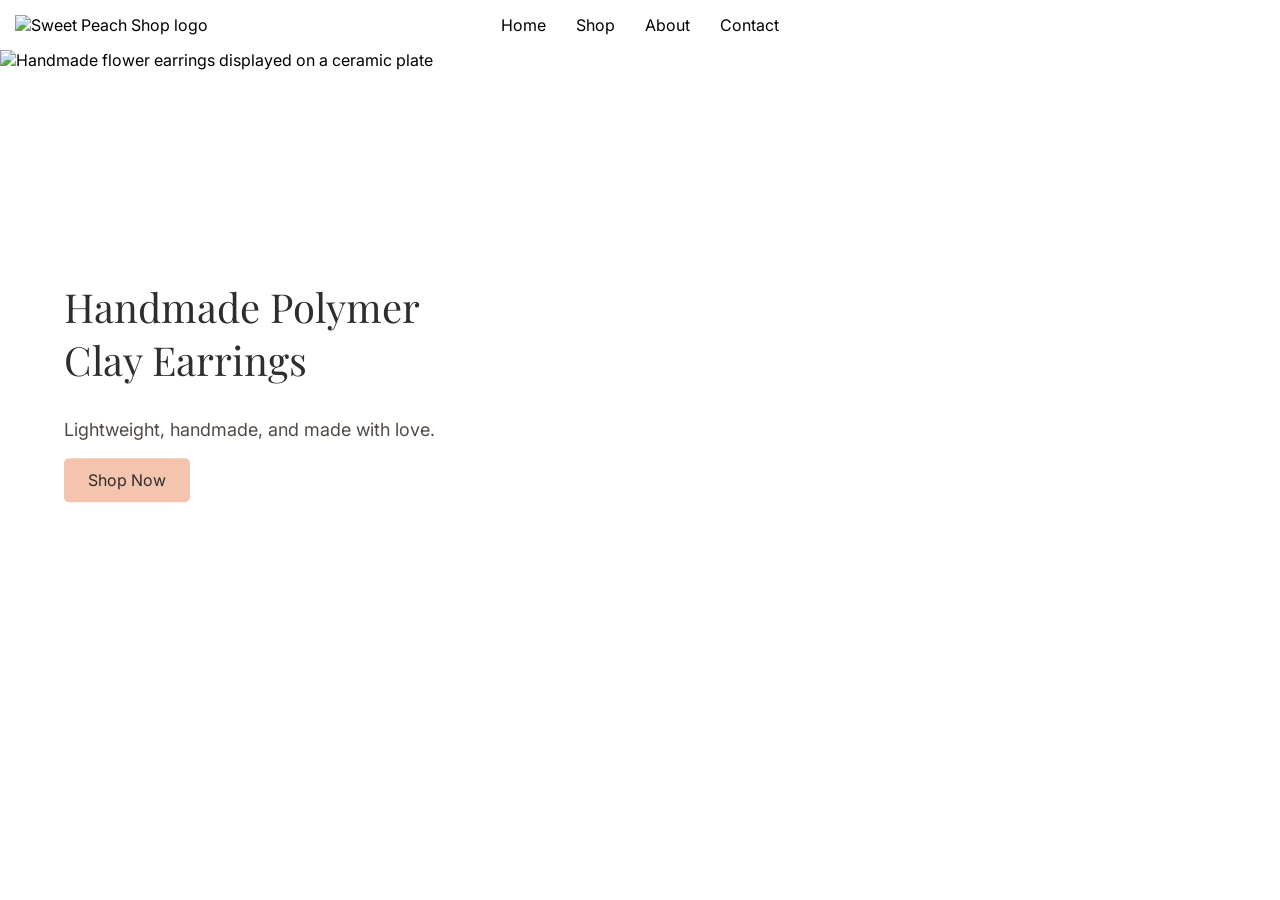
==== index.html @ 6e9563ae "Build homepage navbar and hero section" ====
<!DOCTYPE html>
<html lang="en">
<head>
    <meta charset="UTF-8">
    <meta name="viewport" content="width=device-width, initial-scale=1.0">
    <title>Sweet Peach Shop
    </title>
    <link rel="preconnect" href="https://fonts.googleapis.com">
    <link rel="preconnect" href="https://fonts.gstatic.com" crossorigin>
    <link href="https://fonts.googleapis.com/css2?family=Inter:wght@400;500;600&family=Playfair+Display:wght@400;500;600&display=swap" rel="stylesheet">
    <link rel="stylesheet" href="style.css">
</head>
<body>

<nav class="navbar">
    <a href="index.html" class="logo">
        <img src="images/logo5.png" alt="Sweet Peach Shop logo">
    </a>

    <ul>
        <li><a href="index.html">Home</a></li>
        <li><a href="shop.html">Shop</a></li>
        <li><a href="about.html">About</a></li>
        <li><a href="contact.html">Contact</a></li>
    </ul>
</nav>

<main class="container">
    <section class="hero">
        <img src="images/hero.png" alt="Handmade flower earrings displayed on a ceramic plate">

        <div class="hero-text">
            <h1>Handmade Polymer Clay Earrings</h1>
            <p>Lightweight, handmade, and made with love.</p>
            <a href="shop.html" class="shop-button">Shop Now</a>
        </div>
    </section>
</main>

</body>
</html>
---- style.css ----
body{
    margin: 0;
    font-family: 'Inter', sans-serif;
}

h1{
    text-align: center;
}

.logo img {
    width: 200px;
    height: auto;
}

.navbar {
    display: flex;
    align-items: center;
    position: relative;
    background-color: white;
}

.navbar ul {
    list-style-type: none;
    padding: 0;
    margin: 0;
    display: flex;
    justify-content: center;
    position: absolute;
    left: 50%;
    transform: translateX(-50%);
}

.navbar a{
    color: black;
    text-decoration: none;
    padding: 15px;
    display: block;
    text-align: center;
    transition: color 0.2s ease;
}

.navbar a:hover {
    color: #C98267;
}

.container:has(> .hero) {
    padding: 0;
}

.hero img {
    width: 100%;
    height: 650px;
    object-fit: cover;
    object-position: center 55%;
    display: block;
}

.hero {
    position: relative;
}

.hero-text {
    position: absolute;
    top: 50%;
    left: 5%;
    transform: translateY(-50%);
}

.hero-text h1 {
    text-align: left;
    font-size: 40px;
    max-width: 400px;
    color: #2E2E2E;
    font-family: 'Playfair Display', serif;
    font-weight: 400;
}

.hero-text p {
    font-size: 18px;
    color: #514A44;
}

.shop-button {
    display: inline-block;
    background-color: #F4C4AE;
    color: #2E2E2E;
    padding: 12px 24px;
    text-decoration: none;
    border-radius: 5px;
}
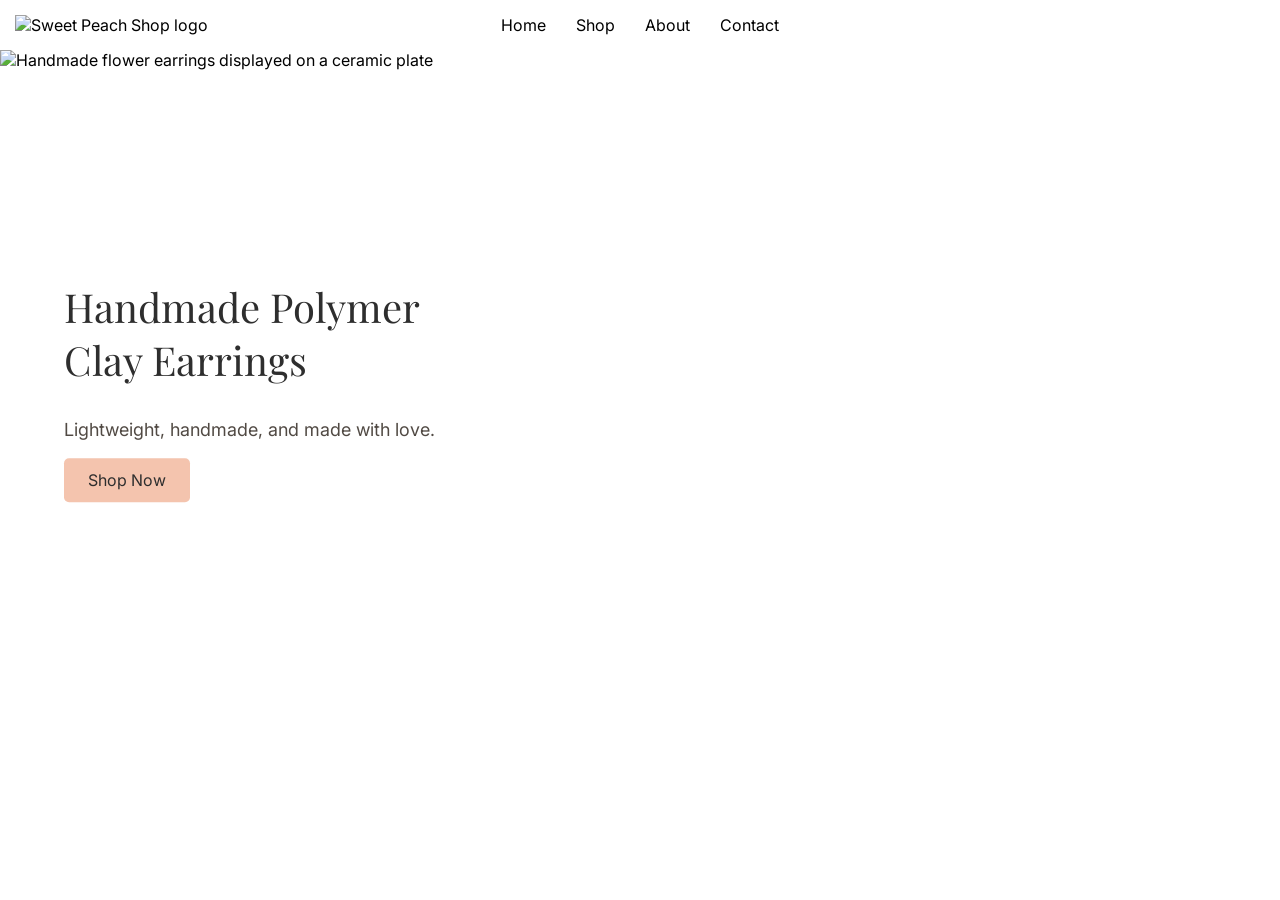
==== commit e41df93e: "Add shop product cards and format HTML and CSS" ====
--- a/index.html
+++ b/index.html
@@ -1,41 +1,44 @@
-<!DOCTYPE html>
+<!doctype html>
 <html lang="en">
-<head>
-    <meta charset="UTF-8">
-    <meta name="viewport" content="width=device-width, initial-scale=1.0">
-    <title>Sweet Peach Shop
-    </title>
-    <link rel="preconnect" href="https://fonts.googleapis.com">
-    <link rel="preconnect" href="https://fonts.gstatic.com" crossorigin>
-    <link href="https://fonts.googleapis.com/css2?family=Inter:wght@400;500;600&family=Playfair+Display:wght@400;500;600&display=swap" rel="stylesheet">
-    <link rel="stylesheet" href="style.css">
-</head>
-<body>
+  <head>
+    <meta charset="UTF-8" />
+    <meta name="viewport" content="width=device-width, initial-scale=1.0" />
+    <title>Sweet Peach Shop</title>
+    <link rel="preconnect" href="https://fonts.googleapis.com" />
+    <link rel="preconnect" href="https://fonts.gstatic.com" crossorigin />
+    <link
+      href="https://fonts.googleapis.com/css2?family=Inter:wght@400;500;600&family=Playfair+Display:wght@400;500;600&display=swap"
+      rel="stylesheet"
+    />
+    <link rel="stylesheet" href="style.css" />
+  </head>
+  <body>
+    <nav class="navbar">
+      <a href="index.html" class="logo">
+        <img src="images/logo5.png" alt="Sweet Peach Shop logo" />
+      </a>
 
-<nav class="navbar">
-    <a href="index.html" class="logo">
-        <img src="images/logo5.png" alt="Sweet Peach Shop logo">
-    </a>
-
-    <ul>
+      <ul>
         <li><a href="index.html">Home</a></li>
         <li><a href="shop.html">Shop</a></li>
         <li><a href="about.html">About</a></li>
         <li><a href="contact.html">Contact</a></li>
-    </ul>
-</nav>
+      </ul>
+    </nav>
 
-<main class="container">
-    <section class="hero">
-        <img src="images/hero.png" alt="Handmade flower earrings displayed on a ceramic plate">
+    <main class="container">
+      <section class="hero">
+        <img
+          src="images/hero.png"
+          alt="Handmade flower earrings displayed on a ceramic plate"
+        />
 
         <div class="hero-text">
-            <h1>Handmade Polymer Clay Earrings</h1>
-            <p>Lightweight, handmade, and made with love.</p>
-            <a href="shop.html" class="shop-button">Shop Now</a>
+          <h1>Handmade Polymer Clay Earrings</h1>
+          <p>Lightweight, handmade, and made with love.</p>
+          <a href="shop.html" class="shop-button">Shop Now</a>
         </div>
-    </section>
-</main>
-
-</body>
-</html>+      </section>
+    </main>
+  </body>
+</html>
--- a/style.css
+++ b/style.css
@@ -1,90 +1,117 @@
-body{
-    margin: 0;
-    font-family: 'Inter', sans-serif;
+body {
+  margin: 0;
+  font-family: "Inter", sans-serif;
 }
 
-h1{
-    text-align: center;
+h1,
+h2,
+h3 {
+  font-family: "Playfair Display", serif;
+}
+
+h1 {
+  text-align: center;
 }
 
 .logo img {
-    width: 200px;
-    height: auto;
+  width: 200px;
+  height: auto;
 }
 
 .navbar {
-    display: flex;
-    align-items: center;
-    position: relative;
-    background-color: white;
+  display: flex;
+  align-items: center;
+  position: relative;
+  background-color: white;
 }
 
 .navbar ul {
-    list-style-type: none;
-    padding: 0;
-    margin: 0;
-    display: flex;
-    justify-content: center;
-    position: absolute;
-    left: 50%;
-    transform: translateX(-50%);
+  list-style-type: none;
+  padding: 0;
+  margin: 0;
+  display: flex;
+  justify-content: center;
+  position: absolute;
+  left: 50%;
+  transform: translateX(-50%);
 }
 
-.navbar a{
-    color: black;
-    text-decoration: none;
-    padding: 15px;
-    display: block;
-    text-align: center;
-    transition: color 0.2s ease;
+.navbar a {
+  color: black;
+  text-decoration: none;
+  padding: 15px;
+  display: block;
+  text-align: center;
+  transition: color 0.2s ease;
 }
 
 .navbar a:hover {
-    color: #C98267;
+  color: #c98267;
 }
 
 .container:has(> .hero) {
-    padding: 0;
+  padding: 0;
 }
 
 .hero img {
-    width: 100%;
-    height: 650px;
-    object-fit: cover;
-    object-position: center 55%;
-    display: block;
+  width: 100%;
+  height: 650px;
+  object-fit: cover;
+  object-position: center 55%;
+  display: block;
 }
 
 .hero {
-    position: relative;
+  position: relative;
 }
 
 .hero-text {
-    position: absolute;
-    top: 50%;
-    left: 5%;
-    transform: translateY(-50%);
+  position: absolute;
+  top: 50%;
+  left: 5%;
+  transform: translateY(-50%);
 }
 
 .hero-text h1 {
-    text-align: left;
-    font-size: 40px;
-    max-width: 400px;
-    color: #2E2E2E;
-    font-family: 'Playfair Display', serif;
-    font-weight: 400;
+  text-align: left;
+  font-size: 40px;
+  max-width: 400px;
+  color: #2e2e2e;
+  font-family: "Playfair Display", serif;
+  font-weight: 400;
 }
 
 .hero-text p {
-    font-size: 18px;
-    color: #514A44;
+  font-size: 18px;
+  color: #514a44;
 }
 
 .shop-button {
-    display: inline-block;
-    background-color: #F4C4AE;
-    color: #2E2E2E;
-    padding: 12px 24px;
-    text-decoration: none;
-    border-radius: 5px;
-}+  display: inline-block;
+  background-color: #f4c4ae;
+  color: #2e2e2e;
+  padding: 12px 24px;
+  text-decoration: none;
+  border-radius: 5px;
+}
+
+.shop-page {
+  max-width: 1200px;
+  margin: 0 auto;
+  padding: 40px 20px;
+}
+
+.shop-page h1,
+.shop-page > p {
+  text-align: center;
+}
+
+.product-card {
+  max-width: 320px;
+}
+
+.product-card img {
+  width: 100%;
+  height: auto;
+  display: block;
+}
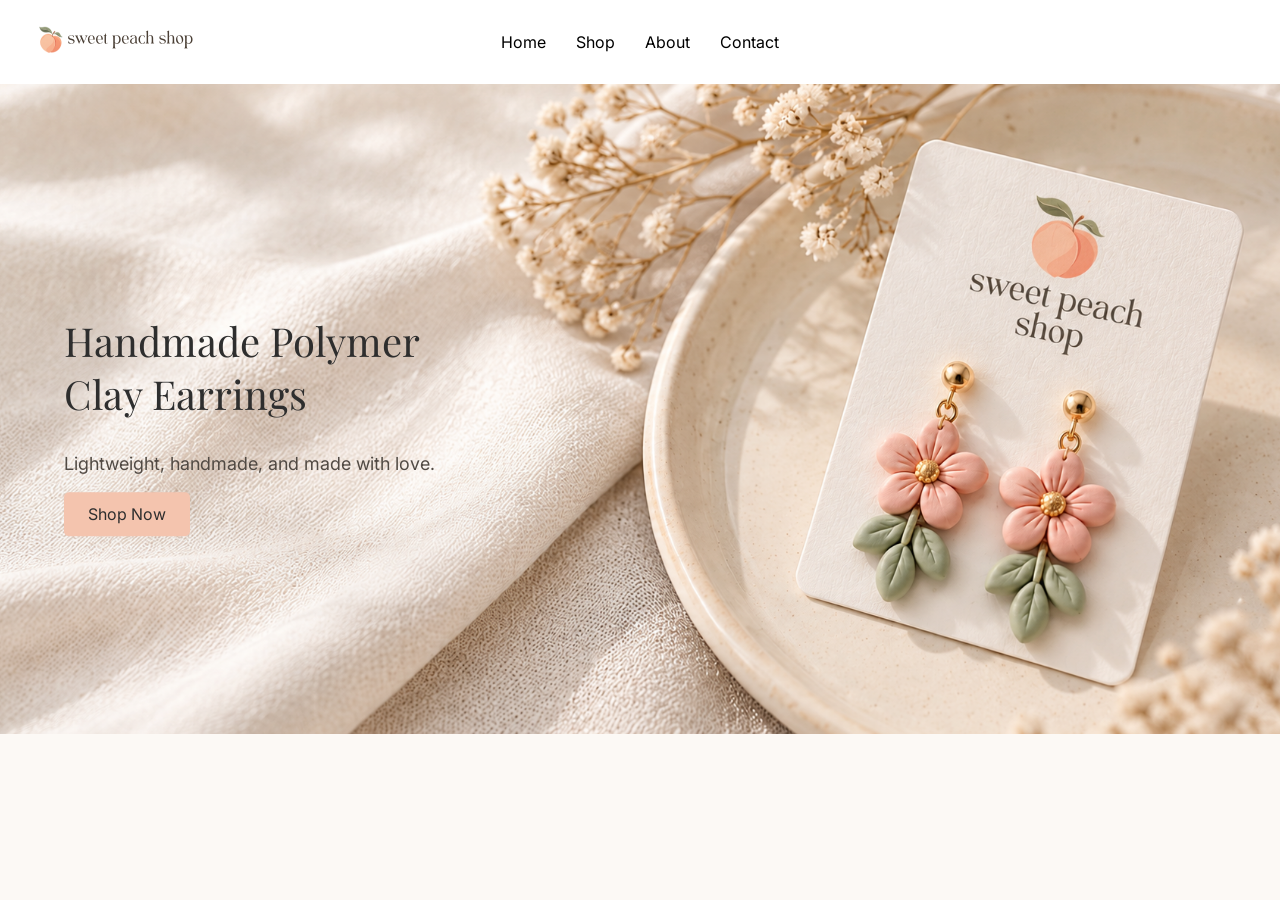
==== commit e351a4bd: "Build responsive About page and apply shared cream background" ====
--- a/index.html
+++ b/index.html
@@ -12,7 +12,7 @@
     />
     <link rel="stylesheet" href="style.css" />
   </head>
-  <body>
+  <body class="cream-background">
     <nav class="navbar">
       <a href="index.html" class="logo">
         <img src="images/logo5.png" alt="Sweet Peach Shop logo" />
--- a/style.css
+++ b/style.css
@@ -93,6 +93,11 @@
   padding: 12px 24px;
   text-decoration: none;
   border-radius: 5px;
+  transition: background-color 0.2s ease;
+}
+
+.shop-button:hover {
+  background-color: #eab095;
 }
 
 .shop-page {
@@ -115,3 +120,149 @@
   height: auto;
   display: block;
 }
+
+.product-grid {
+  display: grid;
+  grid-template-columns: repeat(3, 1fr);
+  gap: 24px;
+  justify-items: center;
+  margin-top: 32px;
+}
+
+.add-to-cart {
+  background-color: #f4c4ae;
+  color: #2e2e2e;
+  border: none;
+  padding: 12px 24px;
+  border-radius: 5px;
+  font: inherit;
+  cursor: pointer;
+  transition: background-color 0.2s ease;
+}
+
+.add-to-cart:hover {
+  background-color: #eab095;
+}
+
+.navbar .cart-link {
+  margin-left: auto;
+  margin-right: 15px;
+}
+
+.cart-link svg {
+  display: block;
+}
+
+.cream-background {
+  background-color: #fcf9f5;
+  color: #2e2e2e;
+}
+
+.about-page {
+  max-width: 1200px;
+  margin: 0 auto;
+  padding: 48px 20px;
+}
+
+.about-page {
+  max-width: 1200px;
+  margin: 0 auto;
+  padding: 48px 20px;
+}
+
+.about-intro {
+  text-align: center;
+  margin-bottom: 48px;
+}
+
+.about-intro p {
+  color: #71866b;
+  text-transform: uppercase;
+  letter-spacing: 3px;
+  font-size: 14px;
+}
+
+.about-intro h1 {
+  font-size: 40px;
+  font-weight: 400;
+}
+
+.about-story {
+  display: grid;
+  grid-template-columns: minmax(0, 1fr) minmax(0, 1fr);
+  gap: 64px;
+  align-items: center;
+}
+
+.about-photo {
+  margin: 0;
+}
+
+.about-photo img {
+  width: 100%;
+  height: auto;
+  display: block;
+}
+
+.about-photo figcaption {
+  margin-top: 12px;
+  font-size: 14px;
+  color: #514a44;
+}
+
+.about-copy p {
+  font-size: 18px;
+  line-height: 1.7;
+  color: #514a44;
+  margin: 0 0 24px;
+}
+
+.about-copy .about-label {
+  color: #71866b;
+  text-transform: uppercase;
+  letter-spacing: 3px;
+  font-size: 14px;
+}
+
+.about-copy h2 {
+  font-size: 40px;
+  font-weight: 400;
+  margin: 0 0 24px;
+}
+
+.about-closing {
+  margin: 48px 0 0;
+  padding-top: 24px;
+  border-top: 1px solid #d8d3cc;
+  text-align: center;
+  font-family: "Playfair Display", serif;
+  font-style: italic;
+  color: #514a44;
+}
+
+@media (max-width: 900px) {
+  .about-story {
+    grid-template-columns: 1fr;
+    gap: 32px;
+  }
+
+  .navbar {
+    flex-direction: column;
+  }
+
+  .navbar .cart-link {
+    margin-left: 0;
+    margin-right: 0;
+  }
+
+  .navbar ul {
+    position: static;
+    transform: none;
+  }
+}
+
+@media (max-width: 600px) {
+  .product-grid {
+    grid-template-columns: 1fr;
+  }
+}
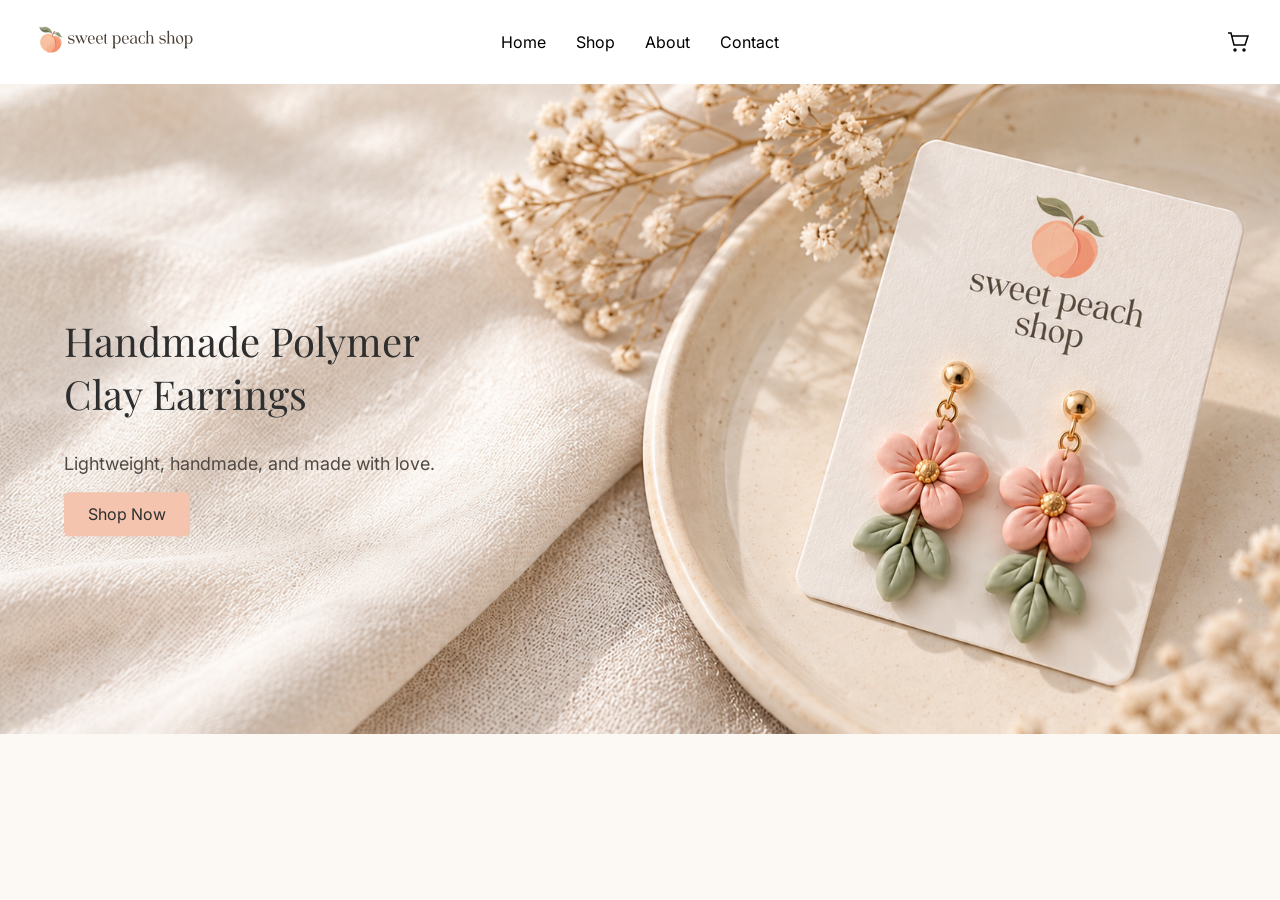
==== commit c267aefb: "Unify cart navigation and restore tablet product grid" ====
--- a/index.html
+++ b/index.html
@@ -24,6 +24,21 @@
         <li><a href="about.html">About</a></li>
         <li><a href="contact.html">Contact</a></li>
       </ul>
+      <a href="cart.html" class="cart-link" aria-label="View shopping cart">
+        <svg
+          width="24"
+          height="24"
+          viewBox="0 0 24 24"
+          fill="none"
+          stroke="currentColor"
+          stroke-width="1.5"
+          aria-hidden="true"
+        >
+          <path d="M2 3h3l3 12h11l3-9H6" />
+          <circle cx="9" cy="20" r="1" />
+          <circle cx="18" cy="20" r="1" />
+        </svg>
+      </a>
     </nav>
 
     <main class="container">
--- a/style.css
+++ b/style.css
@@ -164,12 +164,6 @@
   padding: 48px 20px;
 }
 
-.about-page {
-  max-width: 1200px;
-  margin: 0 auto;
-  padding: 48px 20px;
-}
-
 .about-intro {
   text-align: center;
   margin-bottom: 48px;
@@ -240,7 +234,44 @@
   color: #514a44;
 }
 
+.cart-item {
+  display: flex;
+  justify-content: space-between;
+  align-items: center;
+  gap: 16px;
+  padding: 16px 0;
+  border-bottom: 1px solid #d8d3cc;
+}
+
+.cart-item button {
+  background-color: #f4c4ae;
+  color: #2e2e2e;
+  border: none;
+  border-radius: 5px;
+  padding: 8px 16px;
+  white-space: nowrap;
+  flex-shrink: 0;
+  font: inherit;
+  cursor: pointer;
+  transition: background-color 0.2s ease;
+}
+
+.cart-item button:hover {
+  background-color: #eab095;
+}
+
+.cart-subtotal {
+  text-align: right;
+  font-size: 20px;
+  font-weight: 600;
+  margin-top: 24px;
+}
+
 @media (max-width: 900px) {
+  .product-grid {
+    grid-template-columns: repeat(2, 1fr);
+  }
+
   .about-story {
     grid-template-columns: 1fr;
     gap: 32px;
